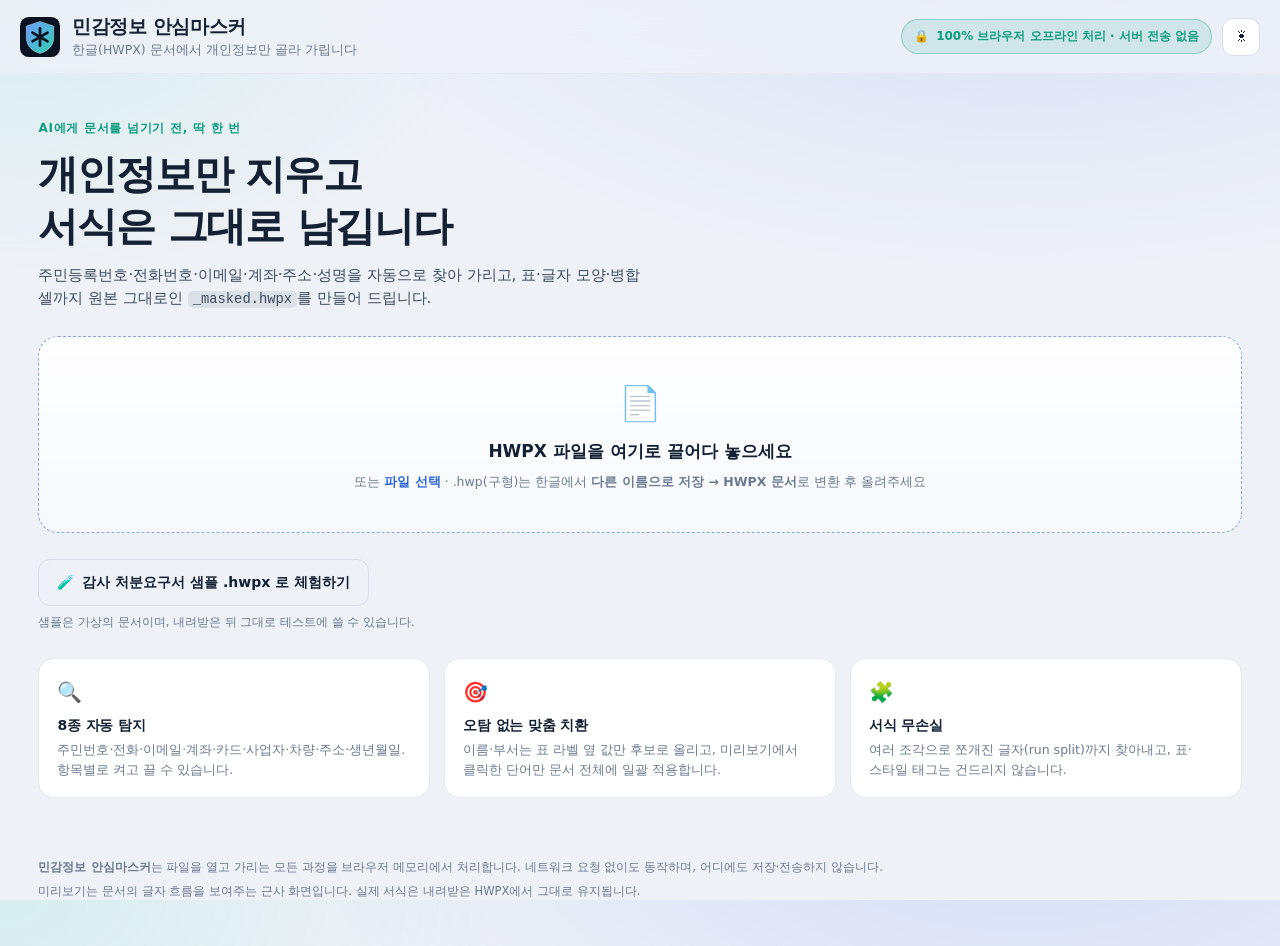
==== index.html @ 4bf13d61 "민감정보 안심마스커: HWPX 개인정보 마스킹 웹앱 - 100% 브라우저 오프라인 처리(JSZip 로컬 번들), 서버 전송 없음 - 8종 자동 탐지 + 표 라벨 기반 성명·부서·기" ====
<!doctype html>
<html lang="ko">
<head>
<meta charset="utf-8">
<meta name="viewport" content="width=device-width, initial-scale=1, viewport-fit=cover">
<title>민감정보 안심마스커 — HWPX 개인정보 가리기</title>
<meta name="description" content="한글(HWPX) 문서의 주민등록번호·전화번호·이메일·계좌·주소·성명을 브라우저 안에서만 가립니다. 파일은 서버로 전송되지 않고, 원본 서식은 그대로 유지됩니다.">
<meta name="theme-color" content="#0b1220">
<link rel="canonical" href="https://hwpx-masker.vercel.app/">
<meta property="og:url" content="https://hwpx-masker.vercel.app/">
<meta property="og:site_name" content="민감정보 안심마스커">
<meta property="og:locale" content="ko_KR">
<meta property="og:title" content="민감정보 안심마스커">
<meta property="og:description" content="HWPX 문서의 민감정보를 100% 브라우저에서 가립니다. 서버 전송 없음.">
<meta property="og:type" content="website">
<meta property="og:image" content="https://hwpx-masker.vercel.app/assets/og-image.png">
<meta property="og:image:width" content="1200">
<meta property="og:image:height" content="630">
<meta property="og:image:alt" content="민감정보 안심마스커 — 한글(HWPX) 문서의 개인정보만 골라 가립니다">
<meta name="twitter:card" content="summary_large_image">
<meta name="twitter:title" content="민감정보 안심마스커">
<meta name="twitter:description" content="HWPX 문서의 민감정보를 100% 브라우저에서 가립니다. 서버 전송 없음.">
<meta name="twitter:image" content="https://hwpx-masker.vercel.app/assets/og-image.png">
<link rel="icon" href="./favicon.svg" type="image/svg+xml">
<link rel="apple-touch-icon" href="https://hwpx-masker.vercel.app/assets/og-image.png">
<link rel="stylesheet" href="./assets/styles.css">
</head>
<body>
<a class="skip" href="#workspace">본문으로 건너뛰기</a>

<header class="topbar">
  <div class="brand">
    <img class="logo" src="./favicon.svg" alt="" width="40" height="40">
    <div class="brand-text">
      <h1>민감정보 안심마스커</h1>
      <p class="tagline">한글(HWPX) 문서에서 개인정보만 골라 가립니다</p>
    </div>
  </div>
  <div class="topbar-right">
    <p class="badge" title="파일은 브라우저 메모리에서만 처리되며 외부로 전송되지 않습니다.">
      <span class="badge-lock" aria-hidden="true">🔒</span>
      <span>100% 브라우저 오프라인 처리 · 서버 전송 없음</span>
    </p>
    <button id="themeBtn" class="icon-btn" type="button" aria-label="화면 테마 바꾸기" title="라이트/다크 전환">
      <span id="themeIcon" aria-hidden="true">☾</span>
    </button>
  </div>
</header>

<main id="app">
  <!-- ───────────────────────────── 시작 화면 ───────────────────────────── -->
  <section id="landing" class="landing">
    <div class="hero">
      <p class="eyebrow">AI에게 문서를 넘기기 전, 딱 한 번</p>
      <h2>개인정보만 지우고<br>서식은 그대로 남깁니다</h2>
      <p class="hero-sub">
        주민등록번호·전화번호·이메일·계좌·주소·성명을 자동으로 찾아 가리고,
        표·글자 모양·병합 셀까지 원본 그대로인 <code>_masked.hwpx</code>를 만들어 드립니다.
      </p>
    </div>

    <div id="dropzone" class="dropzone" role="button" tabindex="0" aria-label="HWPX 파일 선택 또는 끌어다 놓기">
      <div class="dropzone-icon" aria-hidden="true">📄</div>
      <p class="dz-title">HWPX 파일을 여기로 끌어다 놓으세요</p>
      <p class="dz-sub">또는 <span class="link">파일 선택</span> · .hwp(구형)는 한글에서 <b>다른 이름으로 저장 → HWPX 문서</b>로 변환 후 올려주세요</p>
      <input type="file" id="fileInput" accept=".hwpx,application/hwp+zip" hidden>
    </div>

    <div class="landing-actions">
      <button id="sampleBtn" class="btn ghost" type="button">
        <span aria-hidden="true">🧪</span> 감사 처분요구서 샘플 .hwpx 로 체험하기
      </button>
      <p class="micro">샘플은 가상의 문서이며, 내려받은 뒤 그대로 테스트에 쓸 수 있습니다.</p>
    </div>

    <ul class="feat">
      <li>
        <span class="feat-ico" aria-hidden="true">🔍</span>
        <h3>8종 자동 탐지</h3>
        <p>주민번호·전화·이메일·계좌·카드·사업자·차량·주소·생년월일. 항목별로 켜고 끌 수 있습니다.</p>
      </li>
      <li>
        <span class="feat-ico" aria-hidden="true">🎯</span>
        <h3>오탐 없는 맞춤 치환</h3>
        <p>이름·부서는 표 라벨 옆 값만 후보로 올리고, 미리보기에서 클릭한 단어만 문서 전체에 일괄 적용합니다.</p>
      </li>
      <li>
        <span class="feat-ico" aria-hidden="true">🧩</span>
        <h3>서식 무손실</h3>
        <p>여러 조각으로 쪼개진 글자(run split)까지 찾아내고, 표·스타일 태그는 건드리지 않습니다.</p>
      </li>
    </ul>
  </section>

  <!-- ───────────────────────────── 작업 화면 ───────────────────────────── -->
  <section id="workspace" class="workspace" hidden>
    <div class="workspace-head">
      <div class="file-info">
        <span class="file-ico" aria-hidden="true">📄</span>
        <div>
          <p id="fileName" class="file-name">-</p>
          <p id="fileMeta" class="file-meta">-</p>
        </div>
      </div>
      <div class="head-actions">
        <button id="reloadBtn" class="btn small ghost" type="button">다른 파일 열기</button>
      </div>
    </div>

    <div class="workspace-grid">
      <div class="preview-pane card">
        <div class="pane-head">
          <h2>문서 미리보기</h2>
          <p class="hint">가려질 곳은 <mark class="mk">이렇게</mark> 표시됩니다 · 단어를 더블클릭하거나 드래그하면 맞춤 치환에 추가됩니다</p>
        </div>
        <div id="preview" class="preview" aria-label="문서 미리보기"></div>
      </div>

      <aside class="side">
        <section class="card summary" aria-labelledby="summaryTitle">
          <h2 id="summaryTitle">한눈에 보기</h2>
          <div class="stats">
            <div class="stat"><span id="statItems" class="stat-num">0</span><span class="stat-label">가릴 항목</span></div>
            <div class="stat"><span id="statHits" class="stat-num">0</span><span class="stat-label">치환 위치</span></div>
            <div class="stat"><span id="statOff" class="stat-num">0</span><span class="stat-label">제외</span></div>
          </div>
          <p id="summaryMsg" class="summary-msg">파일을 불러오는 중입니다…</p>
        </section>

        <section class="card" aria-labelledby="catTitle">
          <div class="card-head">
            <h2 id="catTitle">자동 탐지</h2>
            <button id="catAllBtn" class="link-btn" type="button">전체 켜기</button>
          </div>
          <ul id="catList" class="cat-list"></ul>
        </section>

        <section class="card" aria-labelledby="customTitle">
          <div class="card-head">
            <h2 id="customTitle">성명·부서·금액 맞춤 치환</h2>
          </div>
          <p class="card-note">표 라벨(<b>성명·대상자·피감사인·부서·소속·기관명·업체명</b>) 옆 값만 자동으로 추천합니다. 무작위 2~4글자 탐지는 하지 않습니다.</p>
          <div id="labelList" class="label-list"></div>
          <form id="addForm" class="add-form" autocomplete="off">
            <label class="sr-only" for="addInput">문서에서 가릴 단어</label>
            <input id="addInput" type="text" placeholder="예: 홍길동, 감사실, 3,250,000원" maxlength="40">
            <select id="addStyle" aria-label="가리는 방식">
              <option value="auto">자동</option>
              <option value="center">가운데 가리기 (홍OO)</option>
              <option value="tail">끝 가리기 (OO실)</option>
              <option value="all">전부 가리기 (***)</option>
              <option value="amount">금액 가리기 (*,***,***원)</option>
            </select>
            <button class="btn small" type="submit">추가</button>
          </form>
          <p id="addHint" class="form-hint" role="status"></p>
        </section>

        <section class="card" aria-labelledby="listTitle">
          <div class="card-head">
            <h2 id="listTitle">가릴 항목</h2>
            <span id="listCount" class="count-pill">0</span>
          </div>
          <ul id="itemList" class="item-list"></ul>
          <p id="emptyItems" class="card-note" hidden>탐지된 항목이 없습니다. 문서에 개인정보가 없다면 그대로 내려받아도 됩니다.</p>
        </section>

        <section class="card export" aria-labelledby="exportTitle">
          <h2 id="exportTitle">내보내기</h2>
          <button id="downloadBtn" class="btn primary block" type="button">
            <span aria-hidden="true">⬇︎</span> <span id="downloadLabel">_masked.hwpx 다운로드</span>
          </button>
          <button id="copyBtn" class="btn block" type="button">
            <span aria-hidden="true">📋</span> AI 입력용 마스킹 텍스트 복사
          </button>
          <label class="switch">
            <input id="cleanTrace" type="checkbox" checked>
            <span>문서 미리보기 흔적(<code>PrvText</code>·썸네일)도 함께 정리</span>
          </label>
          <p class="card-note small">원본 파일은 그대로 두고, 이름 뒤에 <code>_masked</code>가 붙은 새 파일로 저장합니다.</p>
        </section>
      </aside>
    </div>
  </section>
</main>

<footer class="footer">
  <p><b>민감정보 안심마스커</b>는 파일을 열고 가리는 모든 과정을 브라우저 메모리에서 처리합니다. 네트워크 요청 없이도 동작하며, 어디에도 저장·전송하지 않습니다.</p>
  <p class="micro">미리보기는 문서의 글자 흐름을 보여주는 근사 화면입니다. 실제 서식은 내려받은 HWPX에서 그대로 유지됩니다.</p>
</footer>

<div id="toast" class="toast" role="status" aria-live="polite" hidden></div>
<div id="busy" class="busy" hidden><div class="busy-box"><span class="spinner" aria-hidden="true"></span><span id="busyText">처리 중…</span></div></div>
<div id="dropOverlay" class="drop-overlay" hidden><p>여기에 놓으면 바로 열립니다</p></div>

<script src="./assets/jszip.min.js"></script>
<script src="./assets/sample-data.js"></script>
<script src="./assets/engine.js"></script>
<script src="./assets/app.js"></script>
</body>
</html>
---- assets/styles.css ----
/* ============================================================
   민감정보 안심마스커 · styles
   다크/라이트 한 벌의 토큰으로 390px·1280px 모두 대응합니다.
   ============================================================ */

:root {
  --bg: #0a1120;
  --bg-soft: #0d1526;
  --surface: #121c2e;
  --surface-2: #17233a;
  --line: #243450;
  --line-soft: #1d2a42;
  --text: #e8eef8;
  --text-soft: #b6c4da;
  --muted: #8695ad;
  --accent: #5b8cff;
  --accent-2: #34d5b2;
  --accent-ink: #06101f;
  --warn: #ffb454;
  --danger: #ff6b7d;
  --mark-bg: rgba(255, 214, 92, .26);
  --mark-line: #ffd65c;
  --paper: #ffffff;
  --paper-ink: #17202e;
  --paper-line: #c9d1db;
  --shadow: 0 18px 48px rgba(2, 8, 20, .45);
  --radius: 16px;
  --radius-sm: 10px;
  --maxw: 1280px;
}

html[data-theme="light"] {
  --bg: #eef1f6;
  --bg-soft: #e7ebf2;
  --surface: #ffffff;
  --surface-2: #f6f8fb;
  --line: #d7dee9;
  --line-soft: #e4e9f1;
  --text: #142033;
  --text-soft: #3c4b60;
  --muted: #6b7a90;
  --accent: #2a63d8;
  --accent-2: #0f9c81;
  --accent-ink: #ffffff;
  --warn: #b26a00;
  --danger: #cf2f45;
  --mark-bg: #fff1b8;
  --mark-line: #e0a800;
  --paper: #ffffff;
  --paper-ink: #1a2331;
  --paper-line: #ccd4de;
  --shadow: 0 14px 36px rgba(20, 40, 80, .12);
}

* { box-sizing: border-box; }

/* hidden 속성이 CSS display 값에 묻히지 않도록 */
[hidden] { display: none !important; }

html, body { height: 100%; }

body {
  margin: 0;
  background:
    radial-gradient(1200px 600px at 80% -10%, rgba(91, 140, 255, .18), transparent 60%),
    radial-gradient(900px 500px at 0% 0%, rgba(52, 213, 178, .12), transparent 55%),
    var(--bg);
  color: var(--text);
  font-family: "Pretendard", "Apple SD Gothic Neo", "Malgun Gothic", "Noto Sans KR", system-ui, -apple-system, "Segoe UI", sans-serif;
  font-size: 15px;
  line-height: 1.55;
  -webkit-font-smoothing: antialiased;
  word-break: keep-all;
}

h1, h2, h3 { margin: 0; line-height: 1.3; letter-spacing: -0.01em; }
p { margin: 0; }
ul, ol { margin: 0; padding: 0; list-style: none; }
code {
  font-family: ui-monospace, SFMono-Regular, "SF Mono", Menlo, Consolas, monospace;
  font-size: .92em;
  background: color-mix(in srgb, var(--text) 8%, transparent);
  padding: 1px 5px;
  border-radius: 5px;
}
.sr-only {
  position: absolute; width: 1px; height: 1px; padding: 0; margin: -1px;
  overflow: hidden; clip: rect(0 0 0 0); white-space: nowrap; border: 0;
}
.skip {
  position: absolute; left: -9999px; top: 0; z-index: 100;
  background: var(--accent); color: var(--accent-ink); padding: 10px 16px; border-radius: 0 0 8px 0;
}
.skip:focus { left: 0; }

/* ── 상단 바 ───────────────────────────────────────── */
.topbar {
  position: sticky; top: 0; z-index: 30;
  display: flex; align-items: center; justify-content: space-between; gap: 16px;
  padding: 14px max(20px, calc((100vw - var(--maxw)) / 2));
  background: color-mix(in srgb, var(--bg) 82%, transparent);
  backdrop-filter: saturate(140%) blur(14px);
  border-bottom: 1px solid var(--line-soft);
}
.brand { display: flex; align-items: center; gap: 12px; min-width: 0; }
.logo { width: 40px; height: 40px; flex: none; }
.brand-text h1 { font-size: 19px; font-weight: 800; letter-spacing: -0.02em; }
.tagline { color: var(--muted); font-size: 12.5px; margin-top: 1px; }
.topbar-right { display: flex; align-items: center; gap: 10px; }
.badge {
  display: inline-flex; align-items: center; gap: 7px;
  font-size: 12px; font-weight: 700; color: var(--accent-2);
  background: color-mix(in srgb, var(--accent-2) 12%, transparent);
  border: 1px solid color-mix(in srgb, var(--accent-2) 32%, transparent);
  padding: 7px 12px; border-radius: 999px; white-space: nowrap;
}
.badge-lock { font-size: 12px; }
.icon-btn {
  display: inline-grid; place-items: center;
  width: 38px; height: 38px; border-radius: 11px;
  background: var(--surface); color: var(--text); border: 1px solid var(--line);
  cursor: pointer; font-size: 16px;
}
.icon-btn:hover { border-color: var(--accent); }

/* ── 공통 요소 ─────────────────────────────────────── */
main { max-width: var(--maxw); margin: 0 auto; padding: 28px max(20px, 3vw) 60px; }
.card {
  background: var(--surface);
  border: 1px solid var(--line-soft);
  border-radius: var(--radius);
  padding: 18px;
  box-shadow: 0 1px 0 color-mix(in srgb, var(--text) 4%, transparent) inset;
}
.card h2 { font-size: 14px; font-weight: 800; letter-spacing: .01em; }
.card-head { display: flex; align-items: center; justify-content: space-between; gap: 10px; margin-bottom: 12px; }
.card-note { color: var(--muted); font-size: 12.5px; line-height: 1.6; }
.card-note.small { font-size: 11.5px; margin-top: 10px; }
.card-note b { color: var(--text-soft); font-weight: 700; }
.count-pill {
  font-size: 11.5px; font-weight: 800; color: var(--accent);
  background: color-mix(in srgb, var(--accent) 14%, transparent);
  border-radius: 999px; padding: 3px 9px;
}
.link-btn {
  background: none; border: 0; padding: 0; color: var(--accent);
  font: inherit; font-size: 12px; font-weight: 700; cursor: pointer;
}
.link-btn:hover { text-decoration: underline; }

.btn {
  display: inline-flex; align-items: center; justify-content: center; gap: 8px;
  padding: 12px 18px; border-radius: 12px;
  font: inherit; font-size: 14px; font-weight: 700;
  background: var(--surface-2); color: var(--text);
  border: 1px solid var(--line); cursor: pointer;
  transition: transform .12s ease, border-color .12s ease, background .12s ease;
}
.btn:hover { border-color: var(--accent); }
.btn:active { transform: translateY(1px); }
.btn.primary {
  background: linear-gradient(180deg, color-mix(in srgb, var(--accent) 92%, #fff) 0%, var(--accent) 100%);
  color: var(--accent-ink); border-color: transparent;
  box-shadow: 0 8px 20px color-mix(in srgb, var(--accent) 35%, transparent);
}
.btn.ghost { background: transparent; }
.btn.block { width: 100%; }
.btn.block + .btn.block { margin-top: 10px; }
.btn.small { padding: 8px 12px; font-size: 12.5px; border-radius: 10px; }
.btn:disabled { opacity: .45; cursor: not-allowed; }
.btn:focus-visible, .icon-btn:focus-visible, .link-btn:focus-visible,
input:focus-visible, select:focus-visible, .dropzone:focus-visible {
  outline: 2px solid var(--accent); outline-offset: 2px;
}

/* ── 시작 화면 ─────────────────────────────────────── */
.landing { display: grid; gap: 26px; padding-top: 14px; }
.hero { max-width: 760px; }
.eyebrow {
  display: inline-block; font-size: 12px; font-weight: 800; letter-spacing: .06em;
  color: var(--accent-2); text-transform: none; margin-bottom: 10px;
}
.hero h2 { font-size: clamp(26px, 4vw, 40px); font-weight: 850; letter-spacing: -0.03em; }
.hero-sub { margin-top: 12px; color: var(--text-soft); font-size: 15px; max-width: 620px; }

.dropzone {
  display: grid; justify-items: center; gap: 8px; text-align: center;
  padding: 40px 22px; border-radius: 20px; cursor: pointer;
  background:
    linear-gradient(180deg, color-mix(in srgb, var(--surface) 92%, transparent), var(--surface-2));
  border: 1.5px dashed color-mix(in srgb, var(--accent) 45%, var(--line));
  transition: border-color .15s ease, background .15s ease, transform .15s ease;
}
.dropzone:hover, .dropzone.is-over {
  border-color: var(--accent);
  background: linear-gradient(180deg, color-mix(in srgb, var(--accent) 10%, var(--surface)), var(--surface-2));
}
.dropzone.is-over { transform: scale(1.005); }
.dropzone-icon { font-size: 34px; }
.dz-title { font-size: 17px; font-weight: 800; }
.dz-sub { color: var(--muted); font-size: 12.5px; }
.dz-sub .link { color: var(--accent); font-weight: 700; }
.landing-actions { display: grid; gap: 8px; justify-items: start; }
.micro { color: var(--muted); font-size: 11.5px; }

.feat { display: grid; gap: 14px; grid-template-columns: repeat(auto-fit, minmax(240px, 1fr)); }
.feat li {
  background: var(--surface); border: 1px solid var(--line-soft);
  border-radius: var(--radius); padding: 18px;
}
.feat-ico { font-size: 20px; }
.feat h3 { margin: 8px 0 6px; font-size: 14px; font-weight: 800; }
.feat p { color: var(--muted); font-size: 12.5px; }

/* ── 작업 화면 ─────────────────────────────────────── */
.workspace { display: grid; gap: 18px; }
.workspace-head {
  display: flex; align-items: center; justify-content: space-between; gap: 14px;
  flex-wrap: wrap;
}
.file-info { display: flex; align-items: center; gap: 12px; min-width: 0; }
.file-ico {
  display: grid; place-items: center; width: 42px; height: 42px; flex: none;
  background: var(--surface); border: 1px solid var(--line); border-radius: 12px; font-size: 18px;
}
.file-name { font-weight: 800; font-size: 15px; overflow-wrap: anywhere; }
.file-meta { color: var(--muted); font-size: 12px; }

.workspace-grid {
  display: grid; gap: 18px;
  grid-template-columns: minmax(0, 1fr) 380px;
  align-items: start;
}

.preview-pane { padding: 0; overflow: hidden; }
.pane-head {
  display: flex; align-items: baseline; justify-content: space-between; gap: 12px;
  flex-wrap: wrap; padding: 14px 18px; border-bottom: 1px solid var(--line-soft);
  background: var(--surface-2);
}
.pane-head h2 { font-size: 13px; font-weight: 800; letter-spacing: .02em; text-transform: none; }
.pane-head .hint { color: var(--muted); font-size: 11.5px; }
.preview {
  padding: 22px; max-height: 1340px; overflow: auto;
  background:
    radial-gradient(circle at 20% 0%, color-mix(in srgb, var(--accent) 7%, transparent), transparent 45%),
    var(--bg-soft);
}
.paper {
  background: var(--paper); color: var(--paper-ink);
  border-radius: 4px; padding: 44px 42px;
  box-shadow: var(--shadow);
  max-width: 780px; margin: 0 auto;
  font-family: "함초롬바탕", "Hancom Batang", "Batang", "Noto Serif KR", "Apple SD Gothic Neo", serif;
  font-size: 13.5px; line-height: 1.75;
  min-height: 420px;
}
.paper + .paper { margin-top: 22px; }
.para { min-height: 1em; white-space: pre-wrap; overflow-wrap: anywhere; }
.para.is-empty { height: .9em; }
.doc-table {
  border-collapse: collapse; width: 100%; margin: 10px 0;
  font-size: 12.5px; table-layout: fixed;
}
.doc-table td {
  border: 1px solid var(--paper-line); padding: 5px 8px; vertical-align: top;
  overflow-wrap: anywhere;
}
.doc-table td .para { min-height: 0; }
.doc-table td:first-child { background: color-mix(in srgb, var(--paper-ink) 4%, #fff); }
mark.mk {
  background: var(--mark-bg);
  color: inherit;
  border-bottom: 2px solid var(--mark-line);
  border-radius: 3px; padding: 0 1px;
  cursor: help;
}
mark.mk:hover { background: color-mix(in srgb, var(--mark-line) 45%, transparent); }
.preview-empty { color: var(--muted); font-size: 13px; text-align: center; padding: 30px; }

/* ── 사이드 패널 ───────────────────────────────────── */
.side { display: grid; gap: 14px; position: sticky; top: 78px; }
@media (max-height: 900px) { .side { position: static; } }

.summary .stats { display: grid; grid-template-columns: repeat(3, 1fr); gap: 8px; margin: 12px 0 10px; }
.stat {
  background: var(--surface-2); border: 1px solid var(--line-soft);
  border-radius: 12px; padding: 10px 8px; text-align: center;
}
.stat-num { display: block; font-size: 21px; font-weight: 850; letter-spacing: -0.02em; }
.stat-label { display: block; font-size: 11px; color: var(--muted); margin-top: 2px; }
.summary-msg { font-size: 12px; color: var(--text-soft); }
.summary-msg.warn { color: var(--warn); }

.cat-list { display: grid; gap: 6px; }
.cat-item {
  display: grid; grid-template-columns: auto 1fr auto; align-items: center; gap: 10px;
  padding: 8px 10px; border-radius: 10px; background: var(--surface-2);
  border: 1px solid transparent; cursor: pointer;
}
.cat-item:hover { border-color: var(--line); }
.cat-item input { width: 17px; height: 17px; accent-color: var(--accent); cursor: pointer; }
.cat-name { font-size: 12.5px; font-weight: 700; }
.cat-sample { font-family: ui-monospace, Menlo, Consolas, monospace; font-size: 11px; color: var(--muted); }
.cat-item[data-hits="0"] .cat-name { color: var(--muted); font-weight: 600; }
.cat-hits {
  font-size: 11px; font-weight: 800; color: var(--accent-2);
  background: color-mix(in srgb, var(--accent-2) 12%, transparent);
  border-radius: 999px; padding: 1px 7px;
}
.cat-item[data-hits="0"] .cat-hits { display: none; }

.label-list { display: grid; gap: 6px; margin-bottom: 12px; }
.label-chip {
  display: grid; grid-template-columns: auto 1fr auto; align-items: center; gap: 8px;
  padding: 8px 10px; border-radius: 10px; background: var(--surface-2);
  border: 1px solid var(--line-soft); cursor: pointer; font-size: 12.5px;
}
.label-chip input { width: 16px; height: 16px; accent-color: var(--accent); }
.label-chip .lbl-kind { color: var(--muted); font-size: 11px; }
.label-chip .lbl-val { font-weight: 700; }
.label-chip .lbl-mask { color: var(--accent-2); font-family: ui-monospace, Menlo, Consolas, monospace; font-size: 11.5px; }

.add-form { display: grid; grid-template-columns: 1fr auto; gap: 8px; }
.add-form input, .add-form select {
  font: inherit; font-size: 13px; color: var(--text);
  background: var(--surface-2); border: 1px solid var(--line);
  border-radius: 10px; padding: 9px 11px; min-width: 0;
}
.add-form select { grid-column: 1 / 2; font-size: 12px; }
.add-form .btn { grid-column: 2 / 3; grid-row: 1 / 3; align-self: stretch; }
.form-hint { min-height: 16px; font-size: 11.5px; color: var(--muted); margin-top: 6px; }
.form-hint.ok { color: var(--accent-2); }
.form-hint.err { color: var(--danger); }

.item-list { display: grid; gap: 7px; max-height: 460px; overflow: auto; padding-right: 2px; }
.item-row {
  display: grid; grid-template-columns: auto 1fr auto; gap: 9px; align-items: center;
  padding: 9px 10px; border-radius: 11px; background: var(--surface-2);
  border: 1px solid var(--line-soft);
}
.item-row.is-off { opacity: .5; }
.item-row input[type="checkbox"] { width: 16px; height: 16px; accent-color: var(--accent); cursor: pointer; }
.item-io { display: flex; align-items: center; gap: 7px; flex-wrap: wrap; font-size: 12.5px; min-width: 0; }
.item-orig {
  font-family: ui-monospace, Menlo, Consolas, monospace; font-size: 12px;
  text-decoration: line-through; text-decoration-color: color-mix(in srgb, var(--danger) 65%, transparent);
  overflow-wrap: anywhere;
}
.item-arrow { color: var(--muted); font-size: 11px; }
.item-mask {
  font-family: ui-monospace, Menlo, Consolas, monospace; font-size: 12px;
  color: var(--accent-2); font-weight: 700; overflow-wrap: anywhere;
}
.item-tag { font-size: 10.5px; color: var(--muted); background: var(--surface); border: 1px solid var(--line-soft);
  border-radius: 999px; padding: 1px 7px; white-space: nowrap; }
.item-hits { font-size: 11px; color: var(--muted); white-space: nowrap; }
.item-del {
  border: 0; background: none; color: var(--muted); cursor: pointer;
  font-size: 15px; line-height: 1; padding: 4px; border-radius: 6px;
}
.item-del:hover { color: var(--danger); background: color-mix(in srgb, var(--danger) 12%, transparent); }
.item-mask-edit {
  font: inherit; font-family: ui-monospace, Menlo, Consolas, monospace; font-size: 12px;
  color: var(--accent-2); background: var(--surface); border: 1px dashed var(--line);
  border-radius: 7px; padding: 2px 6px; min-width: 0; width: 100%;
}

.export h2 { margin-bottom: 12px; }
.switch { display: flex; align-items: flex-start; gap: 9px; margin-top: 12px; font-size: 12px; color: var(--text-soft); cursor: pointer; }
.switch input { width: 16px; height: 16px; margin-top: 2px; accent-color: var(--accent); }

/* ── 토스트 · 로딩 · 드롭 오버레이 ─────────────────── */
.toast {
  position: fixed; left: 50%; bottom: 26px; transform: translateX(-50%);
  z-index: 60; max-width: min(560px, calc(100vw - 32px));
  background: color-mix(in srgb, var(--surface) 96%, #000);
  color: var(--text); border: 1px solid var(--line);
  border-left: 4px solid var(--accent);
  border-radius: 12px; padding: 12px 16px; font-size: 13px;
  box-shadow: var(--shadow);
  animation: rise .18s ease-out;
}
.toast.err { border-left-color: var(--danger); }
.toast.ok { border-left-color: var(--accent-2); }
@keyframes rise { from { opacity: 0; transform: translate(-50%, 8px); } to { opacity: 1; transform: translate(-50%, 0); } }

.busy {
  position: fixed; inset: 0; z-index: 70; display: grid; place-items: center;
  background: color-mix(in srgb, var(--bg) 62%, transparent); backdrop-filter: blur(3px);
}
.busy-box {
  display: flex; align-items: center; gap: 12px;
  background: var(--surface); border: 1px solid var(--line);
  border-radius: 14px; padding: 16px 22px; font-size: 13px; box-shadow: var(--shadow);
}
.spinner {
  width: 16px; height: 16px; border-radius: 50%;
  border: 2px solid color-mix(in srgb, var(--accent) 30%, transparent);
  border-top-color: var(--accent); animation: spin .8s linear infinite;
}
@keyframes spin { to { transform: rotate(360deg); } }

.drop-overlay {
  position: fixed; inset: 0; z-index: 65; display: grid; place-items: center;
  background: color-mix(in srgb, var(--accent) 18%, transparent);
  border: 3px dashed var(--accent); margin: 10px; border-radius: 18px;
  font-size: 18px; font-weight: 800; color: var(--text);
  pointer-events: none;
}

.footer {
  max-width: var(--maxw); margin: 0 auto; padding: 0 max(20px, 3vw) 46px;
  color: var(--muted); font-size: 12px; display: grid; gap: 6px;
}

/* ── 반응형 ────────────────────────────────────────── */
@media (max-width: 1080px) {
  .workspace-grid { grid-template-columns: minmax(0, 1fr); }
  .side { position: static; }
}

@media (max-width: 720px) {
  body { font-size: 14.5px; }
  .topbar { padding: 12px 16px; gap: 10px; }
  .brand-text h1 { font-size: 16.5px; }
  .tagline { display: none; }
  .badge { font-size: 10.5px; padding: 6px 9px; white-space: normal; line-height: 1.3; max-width: 210px; }
  .badge-lock { display: none; }
  main { padding: 18px 14px 130px; }
  .preview { padding: 12px; max-height: none; }
  .paper { padding: 26px 18px; font-size: 12.5px; }
  .doc-table { font-size: 11.5px; }
  .doc-table td { padding: 4px 5px; }
  .side { gap: 12px; }
  .summary .stats { gap: 6px; }
  .stat-num { font-size: 18px; }
  .item-list { max-height: none; }
  /* 모바일: 화면을 덮지 않도록 내보내기는 고정하지 않고, 요약 다음에 둔다 */
  .side > .summary { order: 1; }
  .side > .export { order: 2; position: static; box-shadow: none; border-radius: var(--radius); }
  .side > .card { order: 3; }
  .toast { bottom: 20px; }
}

@media (prefers-reduced-motion: reduce) {
  * { animation-duration: .001ms !important; transition-duration: .001ms !important; }
}
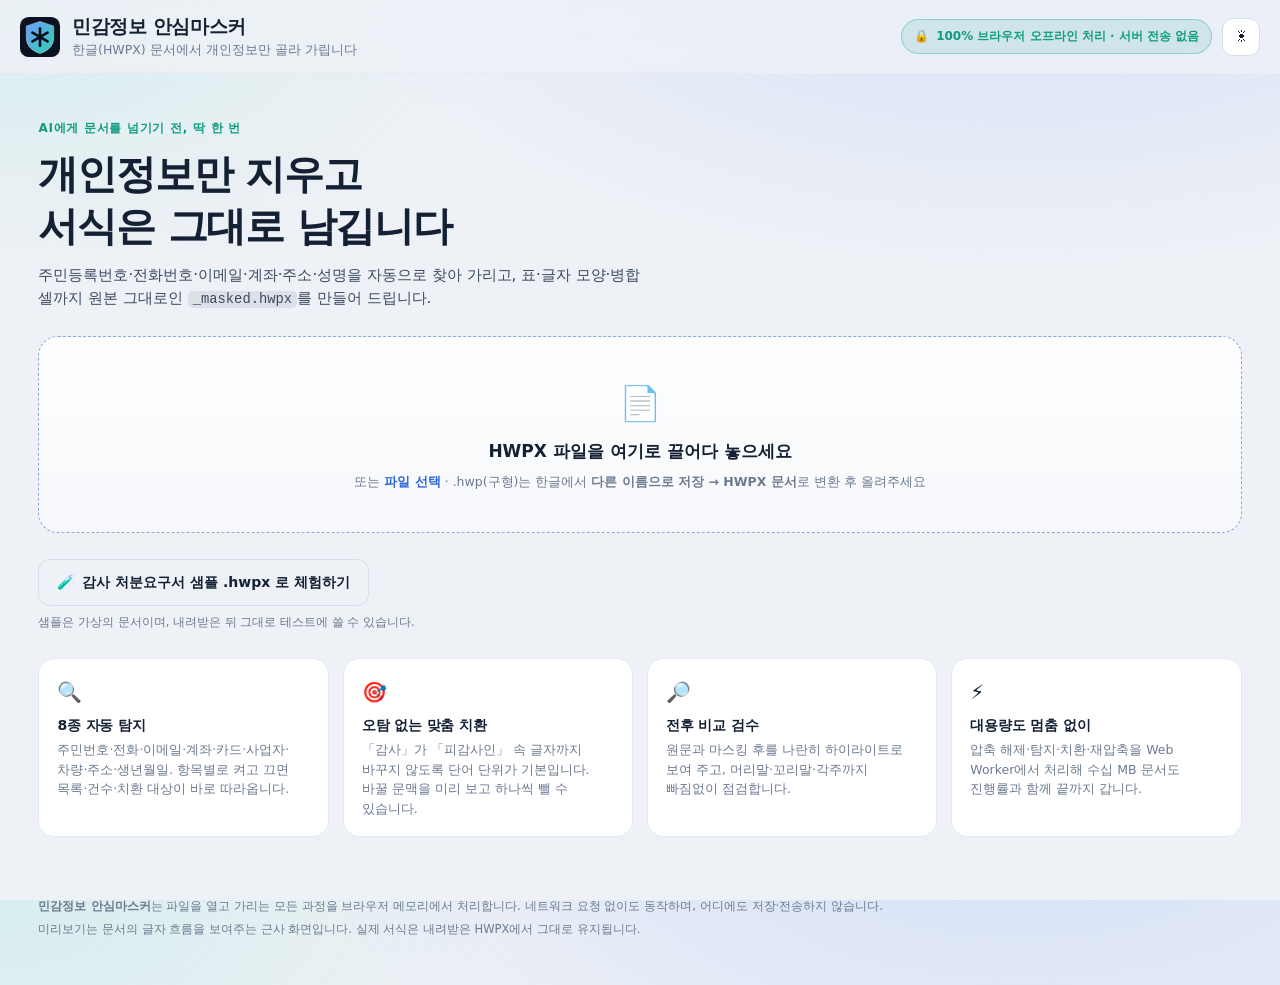
==== commit bf246f65: "🛡️ 2차 업그레이드: 토글 동기화·과잉 치환 방지·본문 외 점검·전후 비교·메타데이터 초기화·프리셋·Web Worker - 버그1: 카테고리 토글 시 탐지 항목·건수·하이라이트·" ====
--- a/index.html
+++ b/index.html
@@ -77,17 +77,22 @@
       <li>
         <span class="feat-ico" aria-hidden="true">🔍</span>
         <h3>8종 자동 탐지</h3>
-        <p>주민번호·전화·이메일·계좌·카드·사업자·차량·주소·생년월일. 항목별로 켜고 끌 수 있습니다.</p>
+        <p>주민번호·전화·이메일·계좌·카드·사업자·차량·주소·생년월일. 항목별로 켜고 끄면 목록·건수·치환 대상이 바로 따라옵니다.</p>
       </li>
       <li>
         <span class="feat-ico" aria-hidden="true">🎯</span>
         <h3>오탐 없는 맞춤 치환</h3>
-        <p>이름·부서는 표 라벨 옆 값만 후보로 올리고, 미리보기에서 클릭한 단어만 문서 전체에 일괄 적용합니다.</p>
-      </li>
-      <li>
-        <span class="feat-ico" aria-hidden="true">🧩</span>
-        <h3>서식 무손실</h3>
-        <p>여러 조각으로 쪼개진 글자(run split)까지 찾아내고, 표·스타일 태그는 건드리지 않습니다.</p>
+        <p>「감사」가 「피감사인」 속 글자까지 바꾸지 않도록 단어 단위가 기본입니다. 바꿀 문맥을 미리 보고 하나씩 뺄 수 있습니다.</p>
+      </li>
+      <li>
+        <span class="feat-ico" aria-hidden="true">🔎</span>
+        <h3>전후 비교 검수</h3>
+        <p>원문과 마스킹 후를 나란히 하이라이트로 보여 주고, 머리말·꼬리말·각주까지 빠짐없이 점검합니다.</p>
+      </li>
+      <li>
+        <span class="feat-ico" aria-hidden="true">⚡</span>
+        <h3>대용량도 멈춤 없이</h3>
+        <p>압축 해제·탐지·치환·재압축을 Web Worker에서 처리해 수십 MB 문서도 진행률과 함께 끝까지 갑니다.</p>
       </li>
     </ul>
   </section>
@@ -111,9 +116,15 @@
       <div class="preview-pane card">
         <div class="pane-head">
           <h2>문서 미리보기</h2>
-          <p class="hint">가려질 곳은 <mark class="mk">이렇게</mark> 표시됩니다 · 단어를 더블클릭하거나 드래그하면 맞춤 치환에 추가됩니다</p>
+          <div class="view-seg" role="tablist" aria-label="미리보기 방식">
+            <button type="button" class="seg-btn is-on" data-view="masked" role="tab" aria-selected="true">마스킹 후</button>
+            <button type="button" class="seg-btn" data-view="original" role="tab" aria-selected="false">원문</button>
+            <button type="button" class="seg-btn" data-view="compare" role="tab" aria-selected="false">전후 비교</button>
+          </div>
+          <p id="previewHint" class="hint">가려질 곳은 <mark class="mk">이렇게</mark> 표시됩니다 · 단어를 더블클릭하거나 드래그하면 맞춤 치환에 추가됩니다</p>
         </div>
         <div id="preview" class="preview" aria-label="문서 미리보기"></div>
+        <div id="previewNote" class="preview-note" hidden></div>
       </div>
 
       <aside class="side">
@@ -130,7 +141,7 @@
         <section class="card" aria-labelledby="catTitle">
           <div class="card-head">
             <h2 id="catTitle">자동 탐지</h2>
-            <button id="catAllBtn" class="link-btn" type="button">전체 켜기</button>
+            <button id="catAllBtn" class="link-btn" type="button">전체 끄기</button>
           </div>
           <ul id="catList" class="cat-list"></ul>
         </section>
@@ -154,6 +165,31 @@
             <button class="btn small" type="submit">추가</button>
           </form>
           <p id="addHint" class="form-hint" role="status"></p>
+
+          <div id="affectPanel" class="affect" hidden>
+            <p class="affect-title">「<b id="affectWord"></b>」을(를) 어디까지 바꿀까요?</p>
+            <div class="affect-modes" role="radiogroup" aria-label="일치 방식">
+              <label class="mode-opt">
+                <input type="radio" name="affectMode" value="word" checked>
+                <span>단어 일치 <b>권장</b></span>
+                <span id="affectWordCount" class="mode-count">0곳</span>
+              </label>
+              <label class="mode-opt">
+                <input type="radio" name="affectMode" value="partial">
+                <span>부분 일치</span>
+                <span id="affectPartialCount" class="mode-count">0곳</span>
+              </label>
+            </div>
+            <p id="affectNote" class="affect-note"></p>
+            <ul id="affectList" class="affect-list" aria-label="영향을 받는 문맥"></ul>
+            <div class="affect-foot">
+              <span id="affectSum" class="affect-sum">0곳을 가립니다</span>
+              <div class="affect-btns">
+                <button id="affectCancel" type="button" class="btn small ghost">취소</button>
+                <button id="affectApply" type="button" class="btn small primary">이대로 가리기</button>
+              </div>
+            </div>
+          </div>
         </section>
 
         <section class="card" aria-labelledby="listTitle">
@@ -163,6 +199,31 @@
           </div>
           <ul id="itemList" class="item-list"></ul>
           <p id="emptyItems" class="card-note" hidden>탐지된 항목이 없습니다. 문서에 개인정보가 없다면 그대로 내려받아도 됩니다.</p>
+        </section>
+
+        <section class="card" id="regionCard" aria-labelledby="regionTitle" hidden>
+          <div class="card-head">
+            <h2 id="regionTitle">본문 외 영역 점검</h2>
+            <span id="regionCount" class="count-pill">0</span>
+          </div>
+          <ul id="regionList" class="region-list"></ul>
+          <p class="card-note small">머리말·꼬리말·각주·미주·글상자도 본문과 같은 규칙으로 가립니다.</p>
+        </section>
+
+        <section class="card" aria-labelledby="presetTitle">
+          <div class="card-head">
+            <h2 id="presetTitle">자주 쓰는 마스킹 세트</h2>
+            <span id="presetCount" class="count-pill">0</span>
+          </div>
+          <p class="card-note">지금 설정(탐지 항목 + 맞춤 치환 규칙)을 이름 붙여 <b>이 브라우저에만</b> 저장합니다.</p>
+          <form id="presetForm" class="preset-form" autocomplete="off">
+            <label class="sr-only" for="presetName">세트 이름</label>
+            <input id="presetName" type="text" maxlength="24" placeholder="예: 감사보고서 기본">
+            <button class="btn small" type="submit">저장</button>
+          </form>
+          <ul id="presetList" class="preset-list"></ul>
+          <button id="presetClear" class="link-btn danger" type="button">저장된 프리셋 모두 지우기</button>
+          <p id="presetHint" class="form-hint" role="status"></p>
         </section>
 
         <section class="card export" aria-labelledby="exportTitle">
@@ -174,6 +235,10 @@
             <span aria-hidden="true">📋</span> AI 입력용 마스킹 텍스트 복사
           </button>
           <label class="switch">
+            <input id="resetMeta" type="checkbox" checked>
+            <span>문서 메타데이터도 초기화 <em>(작성자·최종수정자·제목·요약·경로)</em></span>
+          </label>
+          <label class="switch">
             <input id="cleanTrace" type="checkbox" checked>
             <span>문서 미리보기 흔적(<code>PrvText</code>·썸네일)도 함께 정리</span>
           </label>
@@ -190,7 +255,18 @@
 </footer>
 
 <div id="toast" class="toast" role="status" aria-live="polite" hidden></div>
-<div id="busy" class="busy" hidden><div class="busy-box"><span class="spinner" aria-hidden="true"></span><span id="busyText">처리 중…</span></div></div>
+<div id="busy" class="busy" hidden>
+  <div class="busy-box">
+    <span class="spinner" aria-hidden="true"></span>
+    <div class="busy-lines">
+      <span id="busyText">처리 중…</span>
+      <div class="progress" role="progressbar" aria-valuemin="0" aria-valuemax="100" aria-valuenow="0">
+        <span id="busyBar"></span>
+      </div>
+    </div>
+    <span id="busyPct" class="busy-pct">0%</span>
+  </div>
+</div>
 <div id="dropOverlay" class="drop-overlay" hidden><p>여기에 놓으면 바로 열립니다</p></div>
 
 <script src="./assets/jszip.min.js"></script>
--- a/assets/styles.css
+++ b/assets/styles.css
@@ -335,13 +335,15 @@
 
 .item-list { display: grid; gap: 7px; max-height: 460px; overflow: auto; padding-right: 2px; }
 .item-row {
-  display: grid; grid-template-columns: auto 1fr auto; gap: 9px; align-items: center;
+  display: grid; grid-template-columns: auto minmax(0, 1fr);
+  grid-template-areas: "cb io" "cb meta";
+  gap: 4px 9px; align-items: center;
   padding: 9px 10px; border-radius: 11px; background: var(--surface-2);
   border: 1px solid var(--line-soft);
 }
 .item-row.is-off { opacity: .5; }
-.item-row input[type="checkbox"] { width: 16px; height: 16px; accent-color: var(--accent); cursor: pointer; }
-.item-io { display: flex; align-items: center; gap: 7px; flex-wrap: wrap; font-size: 12.5px; min-width: 0; }
+.item-row > input[type="checkbox"] { grid-area: cb; width: 16px; height: 16px; align-self: start; margin-top: 3px; accent-color: var(--accent); cursor: pointer; }
+.item-io { grid-area: io; display: flex; align-items: center; gap: 7px; flex-wrap: wrap; font-size: 12.5px; min-width: 0; }
 .item-orig {
   font-family: ui-monospace, Menlo, Consolas, monospace; font-size: 12px;
   text-decoration: line-through; text-decoration-color: color-mix(in srgb, var(--danger) 65%, transparent);
@@ -369,6 +371,159 @@
 .export h2 { margin-bottom: 12px; }
 .switch { display: flex; align-items: flex-start; gap: 9px; margin-top: 12px; font-size: 12px; color: var(--text-soft); cursor: pointer; }
 .switch input { width: 16px; height: 16px; margin-top: 2px; accent-color: var(--accent); }
+.switch em { font-style: normal; color: var(--muted); font-size: 11px; }
+
+/* ── 미리보기 모드 전환 ────────────────────────────── */
+.view-seg {
+  display: inline-flex; gap: 2px; padding: 3px; border-radius: 10px;
+  background: var(--surface); border: 1px solid var(--line-soft);
+}
+.seg-btn {
+  font: inherit; font-size: 12px; font-weight: 700; color: var(--muted);
+  background: none; border: 0; border-radius: 8px; padding: 6px 11px; cursor: pointer;
+  white-space: nowrap;
+}
+.seg-btn:hover { color: var(--text); }
+.seg-btn.is-on { background: var(--accent); color: var(--accent-ink); }
+.pane-head .hint { flex: 1 1 100%; }
+.preview-note {
+  padding: 10px 18px; font-size: 11.5px; color: var(--warn);
+  background: color-mix(in srgb, var(--warn) 8%, transparent);
+  border-top: 1px solid var(--line-soft);
+}
+
+/* ── 본문 외 영역(머리말·각주) ──────────────────────── */
+.extras-block { max-width: 780px; margin: 16px auto 0; }
+.extras-head {
+  display: flex; align-items: baseline; flex-wrap: wrap; gap: 8px;
+  font-size: 12px; font-weight: 800; color: var(--text-soft); margin-bottom: 8px;
+}
+.extras-head span { font-weight: 500; color: var(--muted); font-size: 11px; }
+.extras-grid { display: grid; gap: 8px; }
+.extra-card {
+  background: var(--surface); border: 1px dashed color-mix(in srgb, var(--accent) 35%, var(--line));
+  border-radius: 12px; padding: 10px 12px;
+  font-family: "함초롬바탕", "Hancom Batang", Batang, "Noto Serif KR", serif;
+  font-size: 12.5px; color: var(--text-soft); line-height: 1.7;
+}
+.extra-kind {
+  display: inline-block; font-family: inherit; font-size: 10.5px; font-weight: 800;
+  color: var(--accent-2); background: color-mix(in srgb, var(--accent-2) 12%, transparent);
+  border-radius: 999px; padding: 1px 8px; margin-bottom: 4px;
+}
+.extra-para { white-space: pre-wrap; overflow-wrap: anywhere; }
+
+/* ── 영역 점검 카드 ────────────────────────────────── */
+.region-list { display: grid; gap: 6px; }
+.region-item {
+  display: grid; grid-template-columns: auto 1fr auto; align-items: center; gap: 8px;
+  padding: 7px 9px; border-radius: 10px; background: var(--surface-2); font-size: 12px;
+}
+.region-kind { font-weight: 800; color: var(--accent-2); font-size: 11px; white-space: nowrap; }
+.region-text { color: var(--muted); overflow: hidden; text-overflow: ellipsis; white-space: nowrap; }
+.region-hits { font-size: 10.5px; font-weight: 800; color: var(--accent); white-space: nowrap; }
+.region-hits.is-zero { color: var(--muted); font-weight: 600; }
+
+/* ── 영향 범위 패널 ────────────────────────────────── */
+.affect {
+  margin-top: 12px; padding: 13px; border-radius: 12px;
+  background: color-mix(in srgb, var(--accent) 7%, var(--surface-2));
+  border: 1px solid color-mix(in srgb, var(--accent) 35%, var(--line));
+}
+.affect-title { font-size: 12.5px; font-weight: 700; margin-bottom: 9px; }
+.affect-title b { color: var(--accent); }
+.affect-modes { display: grid; grid-template-columns: 1fr 1fr; gap: 6px; }
+.mode-opt {
+  display: flex; align-items: center; gap: 7px; flex-wrap: wrap;
+  padding: 8px 10px; border-radius: 10px; background: var(--surface);
+  border: 1px solid var(--line-soft); font-size: 12px; cursor: pointer;
+}
+.mode-opt:has(input:checked) { border-color: var(--accent); background: color-mix(in srgb, var(--accent) 10%, var(--surface)); }
+.mode-opt input { accent-color: var(--accent); width: 15px; height: 15px; }
+.mode-opt b { font-size: 9.5px; color: var(--accent-2); background: color-mix(in srgb, var(--accent-2) 14%, transparent); padding: 1px 5px; border-radius: 999px; }
+.mode-count { margin-left: auto; font-size: 11px; color: var(--muted); font-weight: 700; }
+.affect-note { font-size: 11.5px; color: var(--muted); margin: 9px 0 7px; line-height: 1.55; }
+.affect-note.warn { color: var(--warn); }
+.affect-note.err { color: var(--danger); }
+.affect-list { display: grid; gap: 5px; max-height: 210px; overflow: auto; margin-bottom: 10px; }
+.affect-row {
+  display: grid; grid-template-columns: auto 1fr; gap: 8px; align-items: start;
+  padding: 6px 8px; border-radius: 8px; background: var(--surface);
+  font-size: 11.5px; border: 1px solid var(--line-soft);
+}
+.affect-row input { width: 15px; height: 15px; margin-top: 2px; accent-color: var(--accent); }
+.affect-body { display: grid; gap: 2px; min-width: 0; }
+.affect-where { font-size: 10px; font-weight: 800; color: var(--muted); }
+.affect-ctx { color: var(--text-soft); overflow-wrap: anywhere; }
+.affect-ctx mark { background: var(--mark-bg); color: inherit; border-radius: 3px; padding: 0 1px; }
+.affect-more { font-size: 11px; color: var(--muted); padding: 4px; }
+.affect-foot { display: flex; align-items: center; justify-content: space-between; gap: 8px; flex-wrap: wrap; }
+.affect-sum { font-size: 12px; font-weight: 800; color: var(--accent-2); }
+.affect-btns { display: flex; gap: 6px; margin-left: auto; }
+
+/* ── 프리셋 ────────────────────────────────────────── */
+.preset-form { display: grid; grid-template-columns: 1fr auto; gap: 7px; margin: 10px 0; }
+.preset-form input {
+  font: inherit; font-size: 12.5px; color: var(--text); background: var(--surface-2);
+  border: 1px solid var(--line); border-radius: 10px; padding: 8px 10px; min-width: 0;
+}
+.preset-list { display: grid; gap: 6px; margin-bottom: 10px; }
+.preset-empty { font-size: 11.5px; color: var(--muted); }
+.preset-item {
+  display: flex; align-items: center; justify-content: space-between; gap: 8px;
+  padding: 8px 10px; border-radius: 10px; background: var(--surface-2); font-size: 12px;
+}
+.preset-info { display: grid; gap: 1px; min-width: 0; }
+.preset-name { font-weight: 800; overflow: hidden; text-overflow: ellipsis; white-space: nowrap; }
+.preset-meta { font-size: 10.5px; color: var(--muted); }
+.preset-acts { display: flex; align-items: center; gap: 8px; flex: none; }
+.link-btn.danger { color: var(--danger); }
+.link-btn:disabled { opacity: .4; cursor: not-allowed; text-decoration: none; }
+
+/* ── 항목 메타 ─────────────────────────────────────── */
+.item-meta { grid-area: meta; display: flex; align-items: center; gap: 5px; flex-wrap: wrap; justify-content: flex-start; }
+.item-mode {
+  font-size: 9.5px; font-weight: 800; color: var(--warn);
+  background: color-mix(in srgb, var(--warn) 14%, transparent); border-radius: 999px; padding: 1px 6px;
+}
+.item-scope {
+  border: 1px solid var(--line); background: var(--surface); color: var(--muted);
+  font: inherit; font-size: 10px; font-weight: 700; border-radius: 999px; padding: 2px 7px; cursor: pointer;
+}
+.item-scope:hover { color: var(--accent); border-color: var(--accent); }
+
+/* ── 전후 비교 ─────────────────────────────────────── */
+.compare-paper { max-width: 100%; }
+.compare-head { margin-bottom: 12px; font-size: 12px; font-weight: 800; color: var(--paper-ink); opacity: .7; }
+.diff-list { display: grid; gap: 10px; }
+.diff-row {
+  border: 1px solid var(--paper-line); border-radius: 8px; padding: 9px 11px;
+  background: color-mix(in srgb, var(--paper-ink) 2%, #fff);
+}
+.diff-loc { font-size: 10.5px; font-weight: 800; color: #56637a; margin-bottom: 4px; }
+.diff-line { font-size: 12.5px; line-height: 1.7; display: flex; gap: 7px; align-items: baseline; overflow-wrap: anywhere; }
+.diff-tag {
+  flex: none; font-size: 9.5px; font-weight: 800; color: #56637a;
+  background: #eef1f6; border-radius: 4px; padding: 1px 5px;
+}
+.diff-before { color: #4a5568; }
+.diff-after { color: #16202e; }
+mark.diff-del { background: #ffe0e3; color: #a3192b; text-decoration: line-through; border-radius: 3px; padding: 0 1px; }
+mark.diff-add { background: #d9f7ea; color: #06694f; border-radius: 3px; padding: 0 1px; }
+.compare-empty { color: #56637a; text-align: center; padding: 40px 20px; font-size: 13px; }
+
+/* ── 진행률 ────────────────────────────────────────── */
+.busy-lines { display: grid; gap: 7px; min-width: 210px; }
+.progress {
+  height: 6px; border-radius: 999px; overflow: hidden;
+  background: color-mix(in srgb, var(--text) 12%, transparent);
+}
+.progress span {
+  display: block; height: 100%; width: 0%; border-radius: 999px;
+  background: linear-gradient(90deg, var(--accent), var(--accent-2));
+  transition: width .18s ease;
+}
+.busy-pct { font-size: 12px; font-weight: 800; color: var(--accent); min-width: 34px; text-align: right; }
 
 /* ── 토스트 · 로딩 · 드롭 오버레이 ─────────────────── */
 .toast {
@@ -436,10 +591,16 @@
   .summary .stats { gap: 6px; }
   .stat-num { font-size: 18px; }
   .item-list { max-height: none; }
+  .pane-head { padding: 12px 14px; }
+  .view-seg { width: 100%; justify-content: space-between; }
+  .seg-btn { flex: 1; text-align: center; padding: 7px 4px; font-size: 11.5px; }
+  .affect-modes { grid-template-columns: 1fr; }
+  .extras-block { margin-top: 12px; }
+  .diff-line { font-size: 12px; }
   /* 모바일: 화면을 덮지 않도록 내보내기는 고정하지 않고, 요약 다음에 둔다 */
-  .side > .summary { order: 1; }
-  .side > .export { order: 2; position: static; box-shadow: none; border-radius: var(--radius); }
   .side > .card { order: 3; }
+  .side > .card.summary { order: 1; }
+  .side > .card.export { order: 2; position: static; box-shadow: none; border-radius: var(--radius); }
   .toast { bottom: 20px; }
 }
 
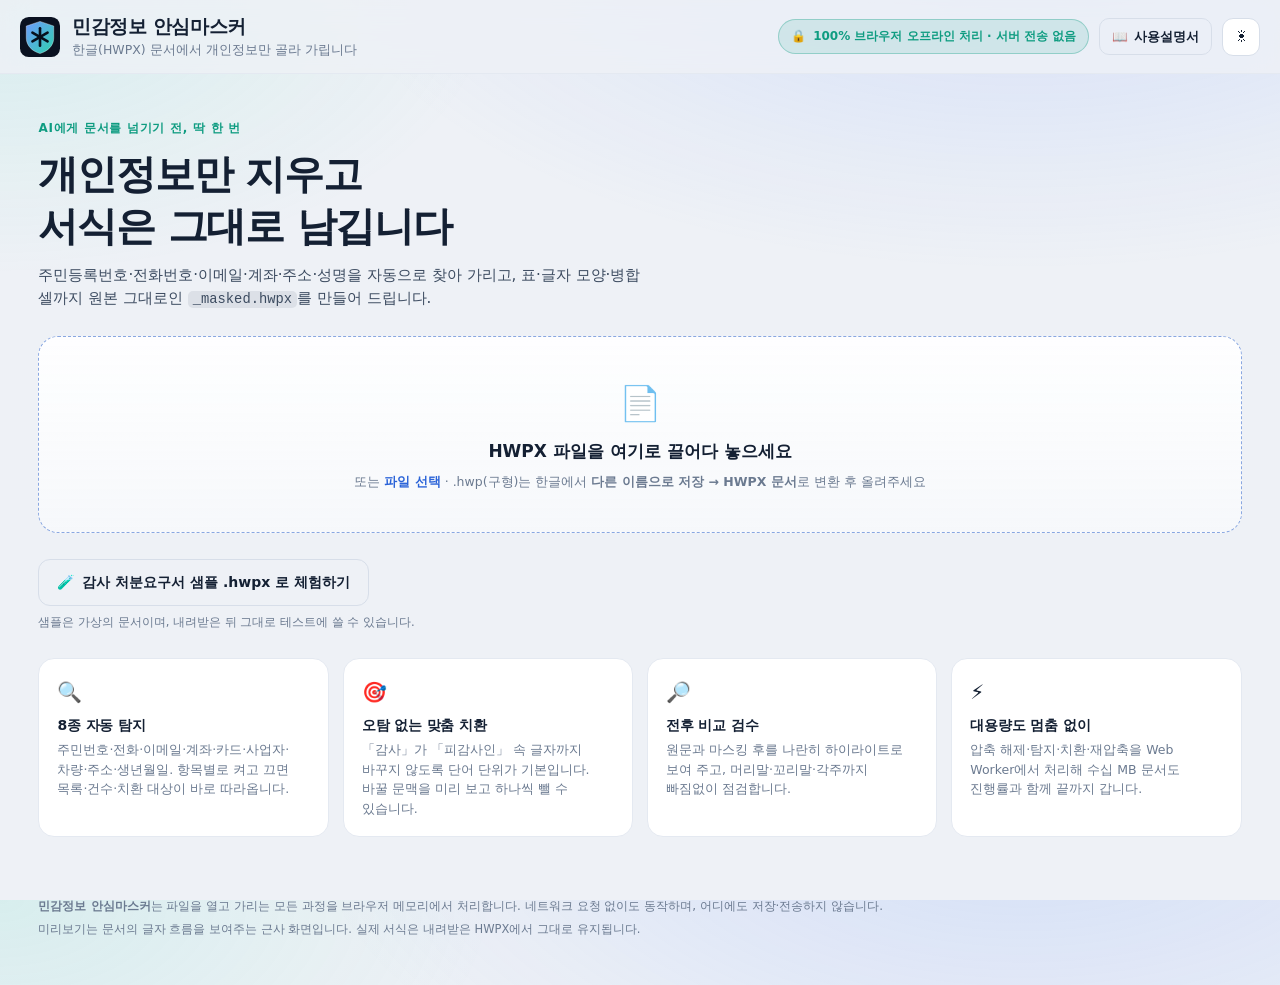
==== commit 9f785254: "📖 사용설명서 연결: 상단 바 📖 버튼 + 인페이지 모달(iframe ?embed=1) · guide.html·캡처 5장 추가 - guide.html: v2 실서비스 1280×80" ====
--- a/index.html
+++ b/index.html
@@ -39,8 +39,12 @@
   <div class="topbar-right">
     <p class="badge" title="파일은 브라우저 메모리에서만 처리되며 외부로 전송되지 않습니다.">
       <span class="badge-lock" aria-hidden="true">🔒</span>
-      <span>100% 브라우저 오프라인 처리 · 서버 전송 없음</span>
+      <span class="badge-long">100% 브라우저 오프라인 처리 · 서버 전송 없음</span>
+      <span class="badge-short">서버 전송 없음</span>
     </p>
+    <button id="guideBtn" class="btn small ghost guide-btn" type="button" aria-haspopup="dialog" aria-controls="guideModal" aria-label="사용설명서 열기" title="사용설명서 열기">
+      <span aria-hidden="true">📖</span><span class="guide-label">사용설명서</span>
+    </button>
     <button id="themeBtn" class="icon-btn" type="button" aria-label="화면 테마 바꾸기" title="라이트/다크 전환">
       <span id="themeIcon" aria-hidden="true">☾</span>
     </button>
@@ -167,7 +171,7 @@
           <p id="addHint" class="form-hint" role="status"></p>
 
           <div id="affectPanel" class="affect" hidden>
-            <p class="affect-title">「<b id="affectWord"></b>」을(를) 어디까지 바꿀까요?</p>
+            <p class="affect-title" id="affectTitle">「<b id="affectWord"></b>」을(를) 어디까지 바꿀까요?</p>
             <div class="affect-modes" role="radiogroup" aria-label="일치 방식">
               <label class="mode-opt">
                 <input type="radio" name="affectMode" value="word" checked>
@@ -249,6 +253,22 @@
   </section>
 </main>
 
+<!-- ─────────────── 사용설명서 모달 (iframe · ?embed=1 로 설명서 자체 상단 바 숨김) ─────────────── -->
+<div id="guideModal" class="guide-modal" role="dialog" aria-modal="true" aria-labelledby="guideModalTitle" aria-hidden="true">
+  <div class="guide-modal-box">
+    <div class="guide-modal-head">
+      <div class="guide-modal-title" id="guideModalTitle">
+        <span aria-hidden="true">📖</span><span class="t">민감정보 안심마스커 사용설명서</span>
+      </div>
+      <div class="guide-modal-actions">
+        <a class="btn small ghost guide-newwin" href="./guide.html" target="_blank" rel="noopener" title="새 창으로 열기"><span aria-hidden="true">↗</span><span class="guide-newwin-label">새 창으로</span><span class="guide-newwin-short">새 창</span></a>
+        <button id="guideCloseBtn" class="btn small primary guide-close" type="button" aria-label="사용설명서 닫기"><span aria-hidden="true">✕</span><span>닫기</span></button>
+      </div>
+    </div>
+    <iframe id="guideFrame" class="guide-modal-frame" title="민감정보 안심마스커 사용설명서" src="about:blank"></iframe>
+  </div>
+</div>
+
 <footer class="footer">
   <p><b>민감정보 안심마스커</b>는 파일을 열고 가리는 모든 과정을 브라우저 메모리에서 처리합니다. 네트워크 요청 없이도 동작하며, 어디에도 저장·전송하지 않습니다.</p>
   <p class="micro">미리보기는 문서의 글자 흐름을 보여주는 근사 화면입니다. 실제 서식은 내려받은 HWPX에서 그대로 유지됩니다.</p>
@@ -273,5 +293,58 @@
 <script src="./assets/sample-data.js"></script>
 <script src="./assets/engine.js"></script>
 <script src="./assets/app.js"></script>
+<script>
+  /* ── 사용설명서(guide.html) 모달 ─────────────────────────────
+     앱 안에서는 iframe(./guide.html?embed=1)으로 열어 설명서 자체 상단 바를 숨기고,
+     '새 창으로'(./guide.html)는 상단 바(인쇄·PDF 저장·창 닫기)가 그대로 보입니다.
+     닫기: 헤더 닫기 버튼 · 설명서 내부 '창 닫기'(postMessage) · ESC · 배경 클릭. */
+  (function () {
+    const GUIDE_EMBED_SRC = './guide.html?embed=1';
+    const modal = document.getElementById('guideModal');
+    const frame = document.getElementById('guideFrame');
+    const btnOpen = document.getElementById('guideBtn');
+    const btnClose = document.getElementById('guideCloseBtn');
+    if (!modal || !frame || !btnOpen) return;
+
+    function openGuideModal() {
+      const src = frame.getAttribute('src');
+      if (!src || src === 'about:blank') frame.setAttribute('src', GUIDE_EMBED_SRC);
+      modal.classList.add('open');
+      modal.setAttribute('aria-hidden', 'false');
+      document.body.style.overflow = 'hidden';
+      if (btnClose) btnClose.focus();
+    }
+
+    function closeGuideModal() {
+      if (!modal.classList.contains('open')) return;
+      modal.classList.remove('open');
+      modal.setAttribute('aria-hidden', 'true');
+      document.body.style.overflow = '';
+      try { btnOpen.focus(); } catch (e) {}
+    }
+
+    window.openGuideModal = openGuideModal;
+    window.closeGuideModal = closeGuideModal;
+
+    btnOpen.addEventListener('click', openGuideModal);
+    if (btnClose) btnClose.addEventListener('click', closeGuideModal);
+    modal.addEventListener('click', (e) => { if (e.target === modal) closeGuideModal(); });
+
+    // 설명서 안의 '창 닫기'에서 온 닫기 요청
+    window.addEventListener('message', (e) => {
+      if (!frame.contentWindow || e.source !== frame.contentWindow) return;
+      const d = e.data;
+      if (d === 'masker-guide-close' || (d && d.type === 'masker-guide-close')) closeGuideModal();
+    });
+
+    // ESC — 다른 단축키 처리보다 먼저 모달을 닫습니다.
+    window.addEventListener('keydown', (e) => {
+      if (e.key !== 'Escape' || !modal.classList.contains('open')) return;
+      e.stopPropagation();
+      e.preventDefault();
+      closeGuideModal();
+    }, true);
+  })();
+</script>
 </body>
 </html>
--- a/assets/styles.css
+++ b/assets/styles.css
@@ -607,3 +607,58 @@
 @media (prefers-reduced-motion: reduce) {
   * { animation-duration: .001ms !important; transition-duration: .001ms !important; }
 }
+
+.badge-short { display: none; }
+
+/* ── 사용설명서 버튼·모달 ──────────────────────────── */
+.guide-btn { display: inline-flex; align-items: center; gap: 6px; white-space: nowrap; }
+.guide-newwin-short { display: none; }
+
+.guide-modal {
+  position: fixed; inset: 0; z-index: 90;
+  display: none; align-items: center; justify-content: center;
+  padding: 10px;
+  background: rgba(4, 9, 18, .74);
+  -webkit-backdrop-filter: blur(3px); backdrop-filter: blur(3px);
+}
+.guide-modal.open { display: flex; }
+.guide-modal-box {
+  display: flex; flex-direction: column;
+  width: 100%; max-width: 1100px; height: 92vh;
+  overflow: hidden;
+  background: var(--surface);
+  border: 1px solid var(--line);
+  border-radius: var(--radius);
+  box-shadow: var(--shadow);
+}
+.guide-modal-head {
+  display: flex; align-items: center; justify-content: space-between; gap: 10px;
+  padding: 9px 12px;
+  background: var(--surface-2);
+  border-bottom: 1px solid var(--line);
+  flex: none;
+}
+.guide-modal-title {
+  display: flex; align-items: center; gap: 8px;
+  min-width: 0; font-size: 13px; font-weight: 800; color: var(--text);
+}
+.guide-modal-title .t { overflow: hidden; text-overflow: ellipsis; white-space: nowrap; }
+.guide-modal-actions { display: flex; align-items: center; gap: 8px; flex: none; }
+.guide-close { line-height: 1; }
+.guide-modal-frame { flex: 1; display: block; width: 100%; border: 0; background: #fff; }
+
+@media (max-width: 720px) {
+  /* 상단 바: 긴 안심 배지는 모바일에서 짧은 문구로 바꿔 한 줄을 유지합니다 */
+  .badge-long { display: none; }
+  .badge-short { display: inline; }
+  .badge { white-space: nowrap; max-width: none; }
+  .badge-lock { display: inline; }
+  .guide-btn { width: 38px; height: 38px; padding: 0; justify-content: center; border-radius: 11px; }
+  .guide-btn .guide-label { display: none; }
+  .guide-newwin-label { display: none; }
+  .guide-newwin-short { display: inline; }
+  .guide-modal { padding: 6px; }
+  .guide-modal-box { height: 94vh; border-radius: 12px; }
+  .guide-modal-title { font-size: 12px; }
+  .guide-modal-head { padding: 8px 10px; }
+}
